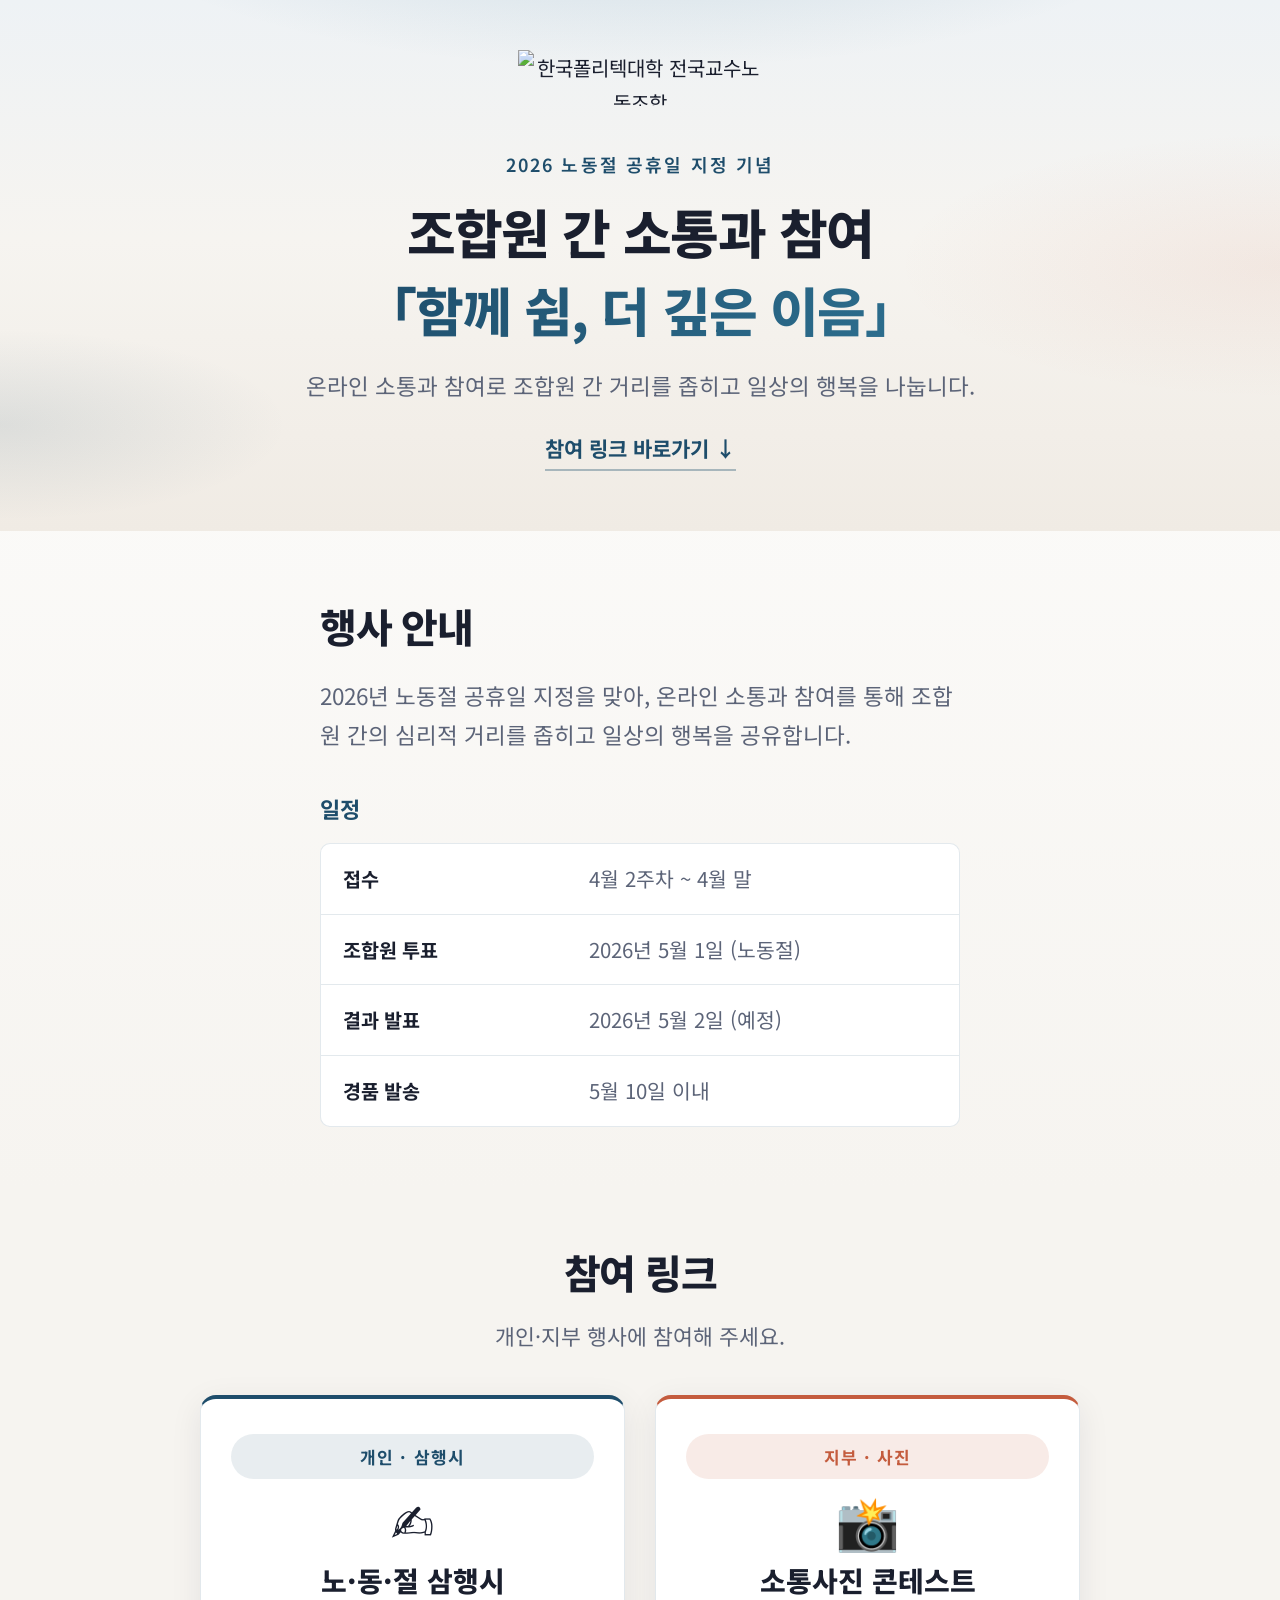
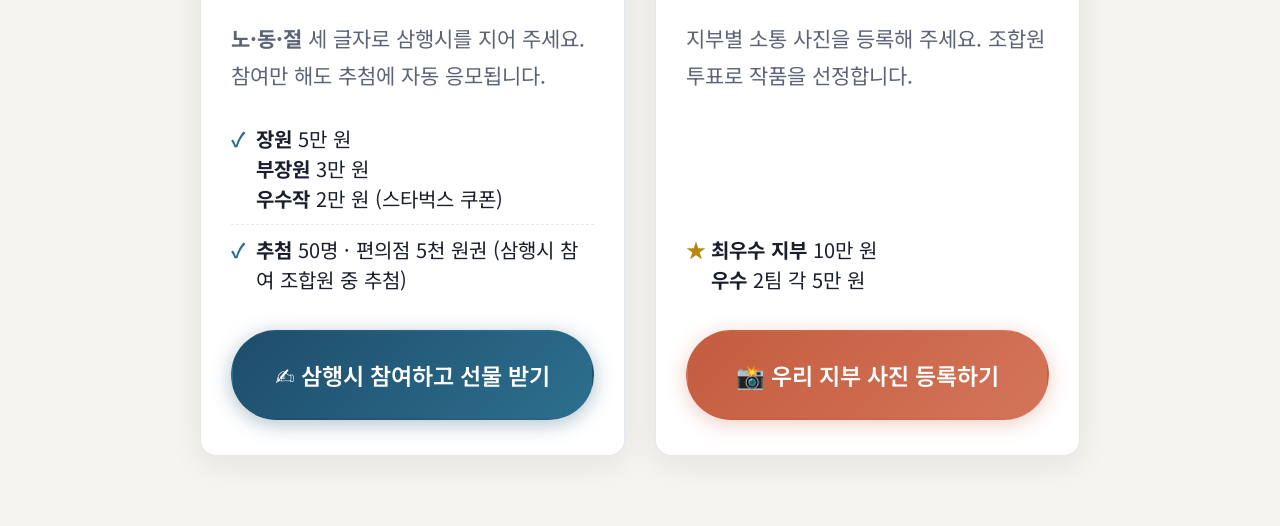
==== index.html @ 6c1d0d67 "Add files via upload" ====
<!DOCTYPE html>
<html lang="ko">
<head>
  <meta charset="UTF-8" />
  <meta name="viewport" content="width=device-width, initial-scale=1.0" />
  <meta name="description" content="2026 노동절 한국폴리텍대학 전국교수노동조합 행사 — 함께 쉼, 더 깊은 이음" />
  <title>함께 쉼, 더 깊은 이음 | 2026 노동절 행사</title>
  <link rel="icon" href="assets/favicon.svg" type="image/svg+xml" sizes="any" />
  <link rel="preconnect" href="https://fonts.googleapis.com" />
  <link rel="preconnect" href="https://fonts.gstatic.com" crossorigin />
  <link href="https://fonts.googleapis.com/css2?family=Noto+Sans+KR:wght@400;500;600;700;800&display=swap" rel="stylesheet" />
  <link rel="stylesheet" href="styles.css" />
</head>
<body>
  <main class="page" id="top">
    <section class="intro" aria-labelledby="page-title">
      <div class="intro__bg" aria-hidden="true"></div>
      <div class="intro__inner">
        <img
          class="intro__logo reveal"
          src="assets/logo.png"
          width="280"
          height="64"
          alt="한국폴리텍대학 전국교수노동조합"
          decoding="async"
        />
        <p class="intro__eyebrow reveal">2026 노동절 공휴일 지정 기념</p>
        <h1 id="page-title" class="intro__title reveal reveal--delay-1">
          조합원 간 소통과 참여<br />
          <span class="intro__title-accent">「함께 쉼, 더 깊은 이음」</span>
        </h1>
        <p class="intro__lead reveal reveal--delay-2">
          온라인 소통과 참여로 조합원 간 거리를 좁히고 일상의 행복을 나눕니다.
        </p>
        <p class="intro__jump reveal reveal--delay-3">
          <a class="intro__jump-link" href="#participate">참여 링크 바로가기 ↓</a>
        </p>
      </div>
    </section>

    <section id="event" class="section section--soft" aria-labelledby="event-title">
      <div class="container narrow">
        <h2 id="event-title" class="section__title section__title--left reveal">행사 안내</h2>
        <p class="section__text section__text--left reveal">
          2026년 노동절 공휴일 지정을 맞아, 온라인 소통과 참여를 통해 조합원 간의 심리적 거리를 좁히고 일상의 행복을 공유합니다.
        </p>
        <h3 class="schedule__heading reveal">일정</h3>
        <dl class="schedule reveal">
          <div class="schedule__row">
            <dt>접수</dt>
            <dd>4월 2주차 ~ 4월 말</dd>
          </div>
          <div class="schedule__row">
            <dt>조합원 투표</dt>
            <dd>2026년 5월 1일 (노동절)</dd>
          </div>
          <div class="schedule__row">
            <dt>결과 발표</dt>
            <dd>2026년 5월 2일 (예정)</dd>
          </div>
          <div class="schedule__row">
            <dt>경품 발송</dt>
            <dd>5월 10일 이내</dd>
          </div>
        </dl>
      </div>
    </section>

    <section id="participate" class="section section--links" aria-labelledby="participate-title">
      <div class="container">
        <header class="section__head reveal">
          <h2 id="participate-title" class="section__title">참여 링크</h2>
          <p class="section__sub">개인·지부 행사에 참여해 주세요.</p>
        </header>

        <div class="link-cards">
          <article class="card card--highlight card--link reveal">
            <span class="badge">개인 · 삼행시</span>
            <div class="card__icon" aria-hidden="true">✍️</div>
            <h3 class="card__title">노·동·절 삼행시</h3>
            <p class="card__desc">
              <strong>노·동·절</strong> 세 글자로 삼행시를 지어 주세요. 참여만 해도 추첨에 자동 응모됩니다.
            </p>
            <ul class="prize-list">
              <li><strong>장원</strong> 5만 원  <br><strong>부장원 </strong> 3만 원  <br><strong>우수작</strong> 2만 원 (스타벅스 쿠폰)</li>
              <li><strong>추첨</strong> 50명 · 편의점 5천 원권 (삼행시 참여 조합원 중 추첨)</li>
            </ul>
            <!-- href에 개인 설문(삼행시) URL을 넣어 주세요 -->
            <a class="btn btn--primary btn--block btn--xl" href="#" id="link-survey" target="_blank" rel="noopener noreferrer">✍️ 삼행시 참여하고 선물 받기</a>
          </article>

          <article class="card card--photo card--link reveal">
            <span class="badge badge--alt">지부 · 사진</span>
            <div class="card__icon" aria-hidden="true">📸</div>
            <h3 class="card__title">소통사진 콘테스트</h3>
            <p class="card__desc">
              지부별 소통 사진을 등록해 주세요. 조합원 투표로 작품을 선정합니다.
            </p>
            <ul class="prize-list prize-list--large">
              <li><strong>최우수 지부</strong> 10만 원 <br><strong>우수</strong> 2팀 각 5만 원</li>
            </ul>
            <!-- href에 지부 전용 사진 등록 URL을 넣어 주세요 -->
            <a class="btn btn--secondary btn--block btn--xl" href="#" id="link-branch" target="_blank" rel="noopener noreferrer">📸 우리 지부 사진 등록하기</a>
          </article>
        </div>
      </div>
    </section>
  </main>

  <script src="script.js"></script>
</body>
</html>
---- styles.css ----
/* ===== Variables ===== */
:root {
  --color-bg: #f6f4f0;
  --color-surface: #ffffff;
  --color-ink: #1a1f2e;
  --color-ink-muted: #5c6478;
  --color-accent: #1e4d6b;
  --color-accent-light: #2d6f8f;
  --color-warm: #c45c3e;
  --color-warm-soft: #e8a090;
  --color-gold: #b8860b;
  --color-line: rgba(30, 77, 107, 0.12);
  --font: "Noto Sans KR", system-ui, -apple-system, sans-serif;
  --radius: 16px;
  --radius-sm: 10px;
  --shadow: 0 8px 32px rgba(26, 31, 46, 0.08);
  --ease: cubic-bezier(0.22, 1, 0.36, 1);
}

*,
*::before,
*::after {
  box-sizing: border-box;
}

html {
  scroll-behavior: smooth;
  font-size: 125%;
}

@media (prefers-reduced-motion: reduce) {
  html {
    scroll-behavior: auto;
  }
  .reveal,
  .intro__bg {
    animation: none !important;
    transition: none !important;
    opacity: 1 !important;
    transform: none !important;
  }
}

body {
  margin: 0;
  font-family: var(--font);
  font-size: 1rem;
  line-height: 1.75;
  color: var(--color-ink);
  background: var(--color-bg);
}

img {
  max-width: 100%;
  height: auto;
}

a {
  color: var(--color-accent-light);
}

a:focus-visible {
  outline: 2px solid var(--color-accent);
  outline-offset: 3px;
}

.page {
  min-height: 100vh;
}

/* ===== Intro (top) ===== */
.intro {
  position: relative;
  padding: 2.5rem 1.5rem 3rem;
  overflow: hidden;
}

.intro__bg {
  position: absolute;
  inset: 0;
  background:
    radial-gradient(ellipse 80% 60% at 50% -20%, rgba(45, 111, 143, 0.18), transparent 55%),
    radial-gradient(ellipse 60% 50% at 100% 50%, rgba(196, 92, 62, 0.08), transparent 50%),
    radial-gradient(ellipse 50% 40% at 0% 80%, rgba(30, 77, 107, 0.1), transparent 45%),
    linear-gradient(180deg, #eef2f5 0%, var(--color-bg) 45%, #f0ebe4 100%);
  z-index: 0;
}

.intro__inner {
  position: relative;
  z-index: 1;
  max-width: 720px;
  margin: 0 auto;
  text-align: center;
}

.intro__logo {
  display: block;
  height: 56px;
  width: auto;
  max-width: min(300px, 90vw);
  margin: 0 auto 1.25rem;
  object-fit: contain;
  object-position: center top;
}

.intro__eyebrow {
  display: inline-block;
  font-size: 0.9rem;
  font-weight: 600;
  letter-spacing: 0.12em;
  text-transform: uppercase;
  color: var(--color-accent);
  margin-bottom: 0.75rem;
}

.intro__title {
  margin: 0 0 1rem;
  font-size: clamp(1.55rem, 4.5vw, 2.65rem);
  font-weight: 800;
  line-height: 1.35;
  letter-spacing: -0.03em;
  color: var(--color-ink);
}

.intro__title-accent {
  display: inline-block;
  margin-top: 0.35rem;
  background: linear-gradient(135deg, var(--color-accent) 0%, var(--color-accent-light) 100%);
  -webkit-background-clip: text;
  background-clip: text;
  color: transparent;
}

.intro__lead {
  margin: 0 0 1.25rem;
  font-size: 1.125rem;
  color: var(--color-ink-muted);
  line-height: 1.75;
}

.intro__jump {
  margin: 0;
}

.intro__jump-link {
  display: inline-block;
  font-weight: 700;
  font-size: 1.05rem;
  color: var(--color-accent);
  text-decoration: none;
  border-bottom: 2px solid rgba(30, 77, 107, 0.35);
  padding-bottom: 2px;
  transition: color 0.2s var(--ease), border-color 0.2s var(--ease);
}

.intro__jump-link:hover {
  color: var(--color-accent-light);
  border-bottom-color: var(--color-accent-light);
}

/* ===== Buttons ===== */
.btn {
  display: inline-flex;
  align-items: center;
  justify-content: center;
  gap: 0.5rem;
  padding: 0.95rem 1.65rem;
  font-family: inherit;
  font-size: 1.05rem;
  font-weight: 600;
  text-decoration: none;
  border-radius: 999px;
  border: 2px solid transparent;
  cursor: pointer;
  transition: transform 0.2s var(--ease), box-shadow 0.2s var(--ease), background 0.2s;
}

.btn:hover {
  transform: translateY(-2px);
}

.btn--primary {
  background: linear-gradient(135deg, var(--color-accent) 0%, var(--color-accent-light) 100%);
  color: #fff;
  box-shadow: 0 4px 20px rgba(30, 77, 107, 0.35);
}

.btn--primary:hover {
  box-shadow: 0 8px 28px rgba(30, 77, 107, 0.45);
}

.btn--secondary {
  background: linear-gradient(135deg, var(--color-warm) 0%, #d4755a 100%);
  color: #fff;
  box-shadow: 0 4px 20px rgba(196, 92, 62, 0.3);
}

.btn--secondary:hover {
  box-shadow: 0 8px 28px rgba(196, 92, 62, 0.4);
}

.btn--block {
  width: 100%;
  max-width: 100%;
  margin-left: auto;
  margin-right: auto;
}

.btn--xl {
  padding: 1.15rem 1.65rem;
  font-size: 1.15rem;
}

/* ===== Sections ===== */
.section {
  padding: 3rem 1.25rem;
}

.section--soft {
  background: linear-gradient(180deg, rgba(255, 255, 255, 0.5) 0%, rgba(246, 244, 240, 0.9) 100%);
}

.section--links {
  padding-top: 2.5rem;
  padding-bottom: 3.5rem;
}

.container {
  max-width: 960px;
  margin: 0 auto;
}

.container.narrow {
  max-width: 640px;
}

.section__head {
  text-align: center;
  margin-bottom: 2rem;
}

.section__title {
  margin: 0;
  font-size: clamp(1.45rem, 3.2vw, 2rem);
  font-weight: 800;
  letter-spacing: -0.03em;
  color: var(--color-ink);
}

.section__head .section__title {
  margin-bottom: 0.35rem;
}

.section__title--left {
  text-align: left;
  margin-bottom: 0.75rem;
}

.section__sub {
  margin: 0.5rem 0 0;
  font-size: 1.08rem;
  color: var(--color-ink-muted);
}

.section__text {
  margin: 0;
  font-size: 1.125rem;
  color: var(--color-ink-muted);
  text-align: center;
}

.section__text--left {
  text-align: left;
  margin-bottom: 1.75rem;
}

.schedule__heading {
  margin: 0 0 0.75rem;
  font-size: 1.1rem;
  font-weight: 700;
  color: var(--color-accent);
  text-align: left;
}

.schedule {
  margin: 0;
  padding: 0;
  border: 1px solid var(--color-line);
  border-radius: var(--radius-sm);
  background: var(--color-surface);
  overflow: hidden;
}

.schedule__row {
  display: grid;
  grid-template-columns: minmax(7rem, 38%) 1fr;
  gap: 0.75rem 1rem;
  align-items: baseline;
  padding: 0.85rem 1.1rem;
  border-bottom: 1px solid var(--color-line);
}

.schedule__row:last-child {
  border-bottom: none;
}

.schedule dt {
  margin: 0;
  font-size: 0.98rem;
  font-weight: 700;
  color: var(--color-ink);
}

.schedule dd {
  margin: 0;
  font-size: 1.02rem;
  color: var(--color-ink-muted);
}

@media (max-width: 420px) {
  .schedule__row {
    grid-template-columns: 1fr;
    gap: 0.25rem;
  }
}

.badge {
  display: inline-block;
  margin-bottom: 0.75rem;
  padding: 0.4rem 0.95rem;
  font-size: 0.85rem;
  font-weight: 700;
  letter-spacing: 0.06em;
  text-transform: uppercase;
  color: var(--color-accent);
  background: rgba(30, 77, 107, 0.1);
  border-radius: 999px;
}

.badge--alt {
  color: var(--color-warm);
  background: rgba(196, 92, 62, 0.12);
}

/* ===== Link cards ===== */
.link-cards {
  display: grid;
  gap: 1.5rem;
  max-width: 880px;
  margin: 0 auto;
}

@media (min-width: 720px) {
  .link-cards {
    grid-template-columns: 1fr 1fr;
    align-items: stretch;
  }
}

.card {
  padding: 1.75rem 1.5rem;
  background: var(--color-surface);
  border-radius: var(--radius);
  box-shadow: var(--shadow);
  border: 1px solid var(--color-line);
  text-align: center;
}

.card--link {
  display: flex;
  flex-direction: column;
  height: 100%;
}

.card--highlight {
  border-top: 4px solid var(--color-accent);
}

.card--photo {
  border-top: 4px solid var(--color-warm);
}

.card__icon {
  font-size: 2.6rem;
  line-height: 1;
  margin-bottom: 0.5rem;
}

.card__title {
  margin: 0 0 0.75rem;
  font-size: 1.4rem;
  font-weight: 800;
  color: var(--color-ink);
}

.card__desc {
  margin: 0 0 1rem;
  color: var(--color-ink-muted);
  font-size: 1.05rem;
  text-align: left;
  flex: 1;
}

.prize-list {
  list-style: none;
  margin: 0 0 1.25rem;
  padding: 0;
  text-align: left;
}

.prize-list li {
  position: relative;
  padding: 0.5rem 0 0.5rem 1.25rem;
  font-size: 1rem;
  color: var(--color-ink);
  border-bottom: 1px dashed var(--color-line);
  line-height: 1.5;
}

.prize-list li:last-child {
  border-bottom: none;
}

.prize-list li::before {
  content: "✓";
  position: absolute;
  left: 0;
  color: var(--color-accent-light);
  font-weight: 700;
}

.prize-list--large li::before {
  content: "★";
  color: var(--color-gold);
}

.card .btn {
  margin-top: auto;
}

/* ===== Reveal on scroll ===== */
.reveal {
  opacity: 0;
  transform: translateY(20px);
  transition: opacity 0.65s var(--ease), transform 0.65s var(--ease);
}

.reveal.is-visible {
  opacity: 1;
  transform: translateY(0);
}

.reveal--delay-1 {
  transition-delay: 0.08s;
}

.reveal--delay-2 {
  transition-delay: 0.16s;
}

.reveal--delay-3 {
  transition-delay: 0.24s;
}
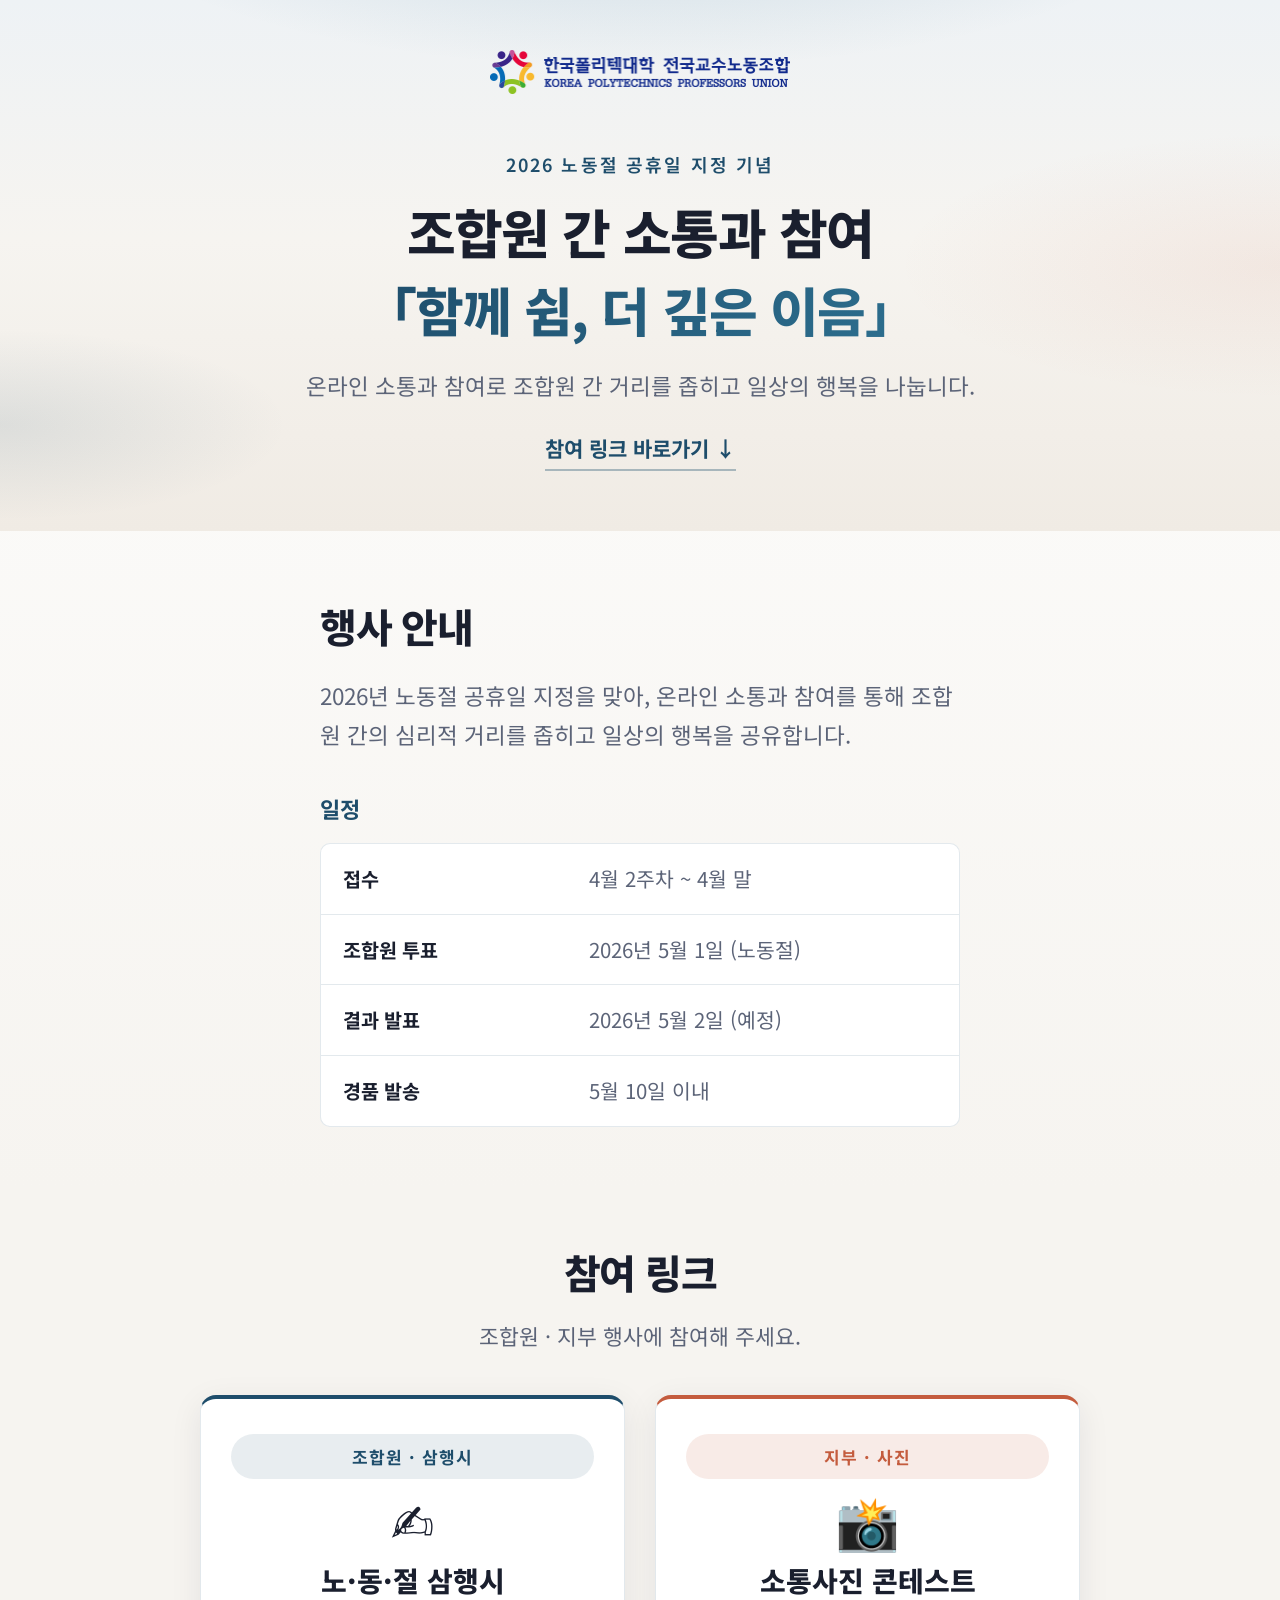
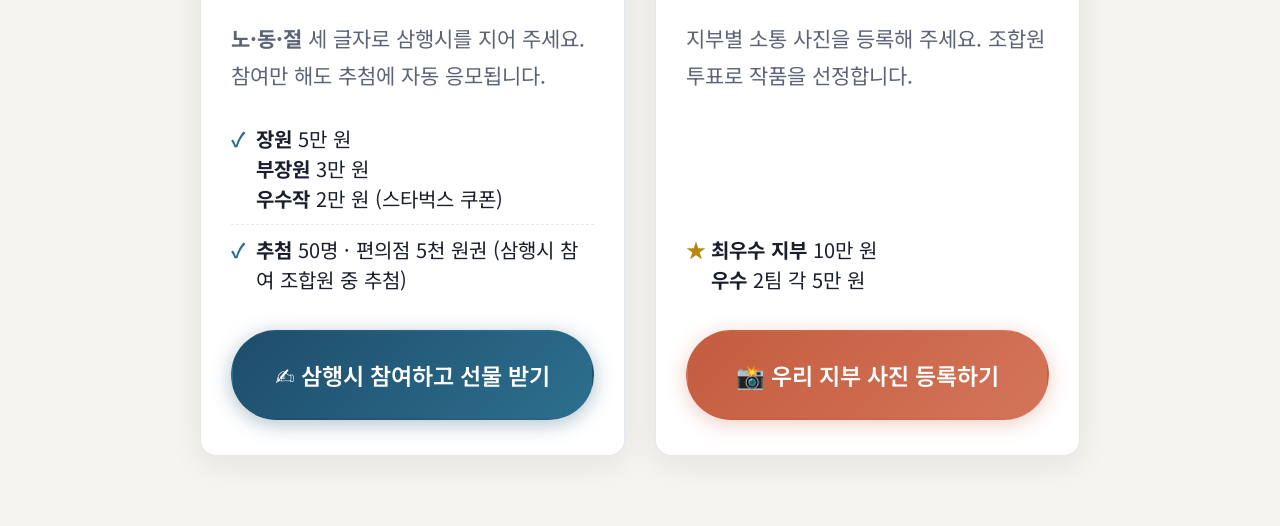
==== commit 5e9f898c: "ㄴㅂㄴㄴㅂ" ====
--- a/index.html
+++ b/index.html
@@ -70,12 +70,12 @@
       <div class="container">
         <header class="section__head reveal">
           <h2 id="participate-title" class="section__title">참여 링크</h2>
-          <p class="section__sub">개인·지부 행사에 참여해 주세요.</p>
+          <p class="section__sub">조합원 · 지부 행사에 참여해 주세요.</p>
         </header>
 
         <div class="link-cards">
           <article class="card card--highlight card--link reveal">
-            <span class="badge">개인 · 삼행시</span>
+            <span class="badge">조합원 · 삼행시</span>
             <div class="card__icon" aria-hidden="true">✍️</div>
             <h3 class="card__title">노·동·절 삼행시</h3>
             <p class="card__desc">
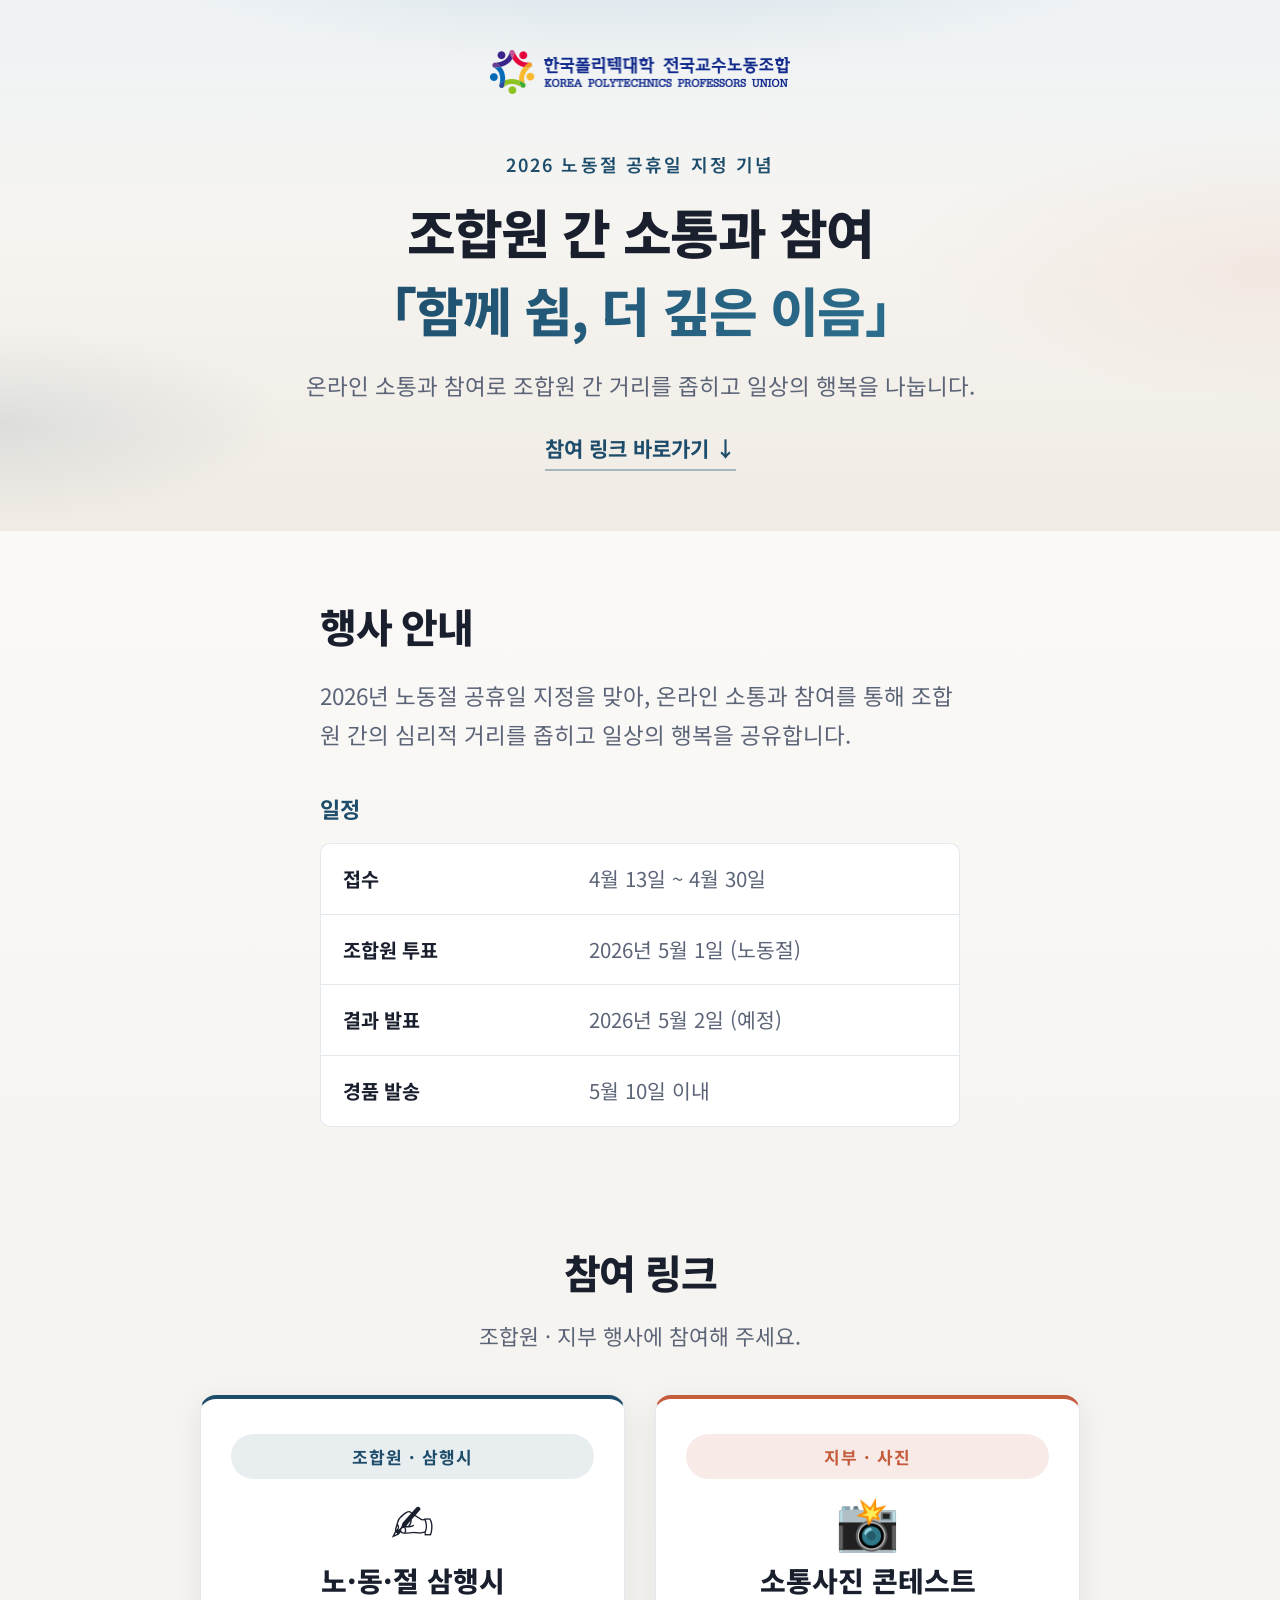
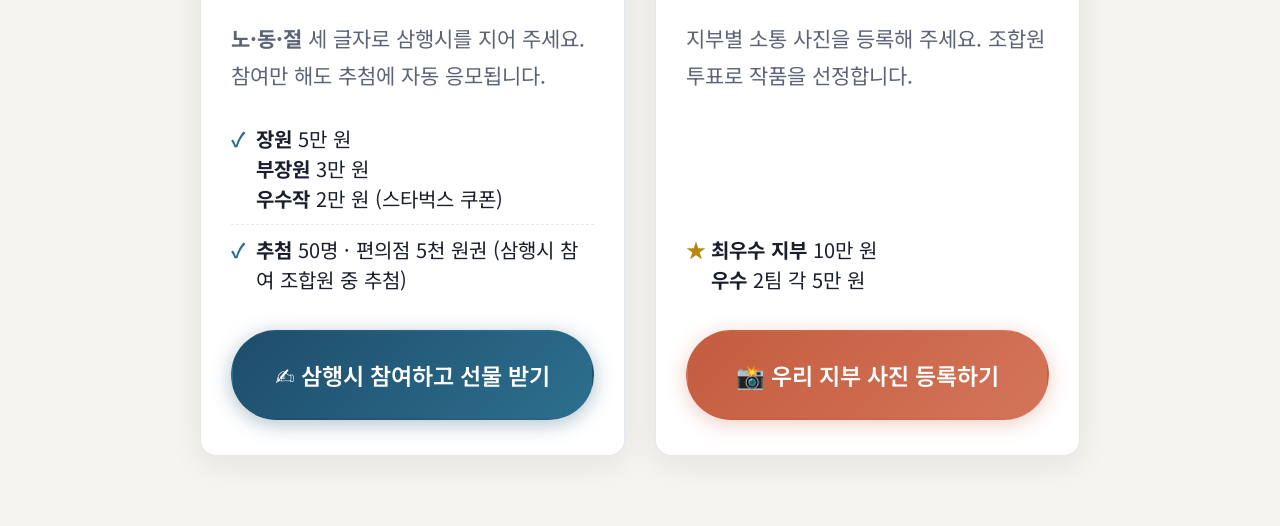
==== commit e1d75bed: "ㅇㅇ" ====
--- a/index.html
+++ b/index.html
@@ -48,7 +48,7 @@
         <dl class="schedule reveal">
           <div class="schedule__row">
             <dt>접수</dt>
-            <dd>4월 2주차 ~ 4월 말</dd>
+            <dd>4월 13일 ~ 4월 30일</dd>
           </div>
           <div class="schedule__row">
             <dt>조합원 투표</dt>
@@ -86,7 +86,7 @@
               <li><strong>추첨</strong> 50명 · 편의점 5천 원권 (삼행시 참여 조합원 중 추첨)</li>
             </ul>
             <!-- href에 개인 설문(삼행시) URL을 넣어 주세요 -->
-            <a class="btn btn--primary btn--block btn--xl" href="#" id="link-survey" target="_blank" rel="noopener noreferrer">✍️ 삼행시 참여하고 선물 받기</a>
+            <a class="btn btn--primary btn--block btn--xl" href="https://docs.google.com/forms/d/e/1FAIpQLSeUa5NQfC2Nv4stA8ehC9LflZxDqlXSduGFGPnnvN5av-y9aw/viewform?usp=publish-editor" id="link-survey" target="_blank" rel="noopener noreferrer">✍️ 삼행시 참여하고 선물 받기</a>
           </article>
 
           <article class="card card--photo card--link reveal">
@@ -100,7 +100,7 @@
               <li><strong>최우수 지부</strong> 10만 원 <br><strong>우수</strong> 2팀 각 5만 원</li>
             </ul>
             <!-- href에 지부 전용 사진 등록 URL을 넣어 주세요 -->
-            <a class="btn btn--secondary btn--block btn--xl" href="#" id="link-branch" target="_blank" rel="noopener noreferrer">📸 우리 지부 사진 등록하기</a>
+            <a class="btn btn--secondary btn--block btn--xl" href="https://docs.google.com/forms/d/e/1FAIpQLSelnvYFKemFCr5GdqMVFOJ7P9ck6uhYVuZI8Adw7nj2piv7qg/viewform?usp=publish-editor" id="link-branch" target="_blank" rel="noopener noreferrer">📸 우리 지부 사진 등록하기</a>
           </article>
         </div>
       </div>
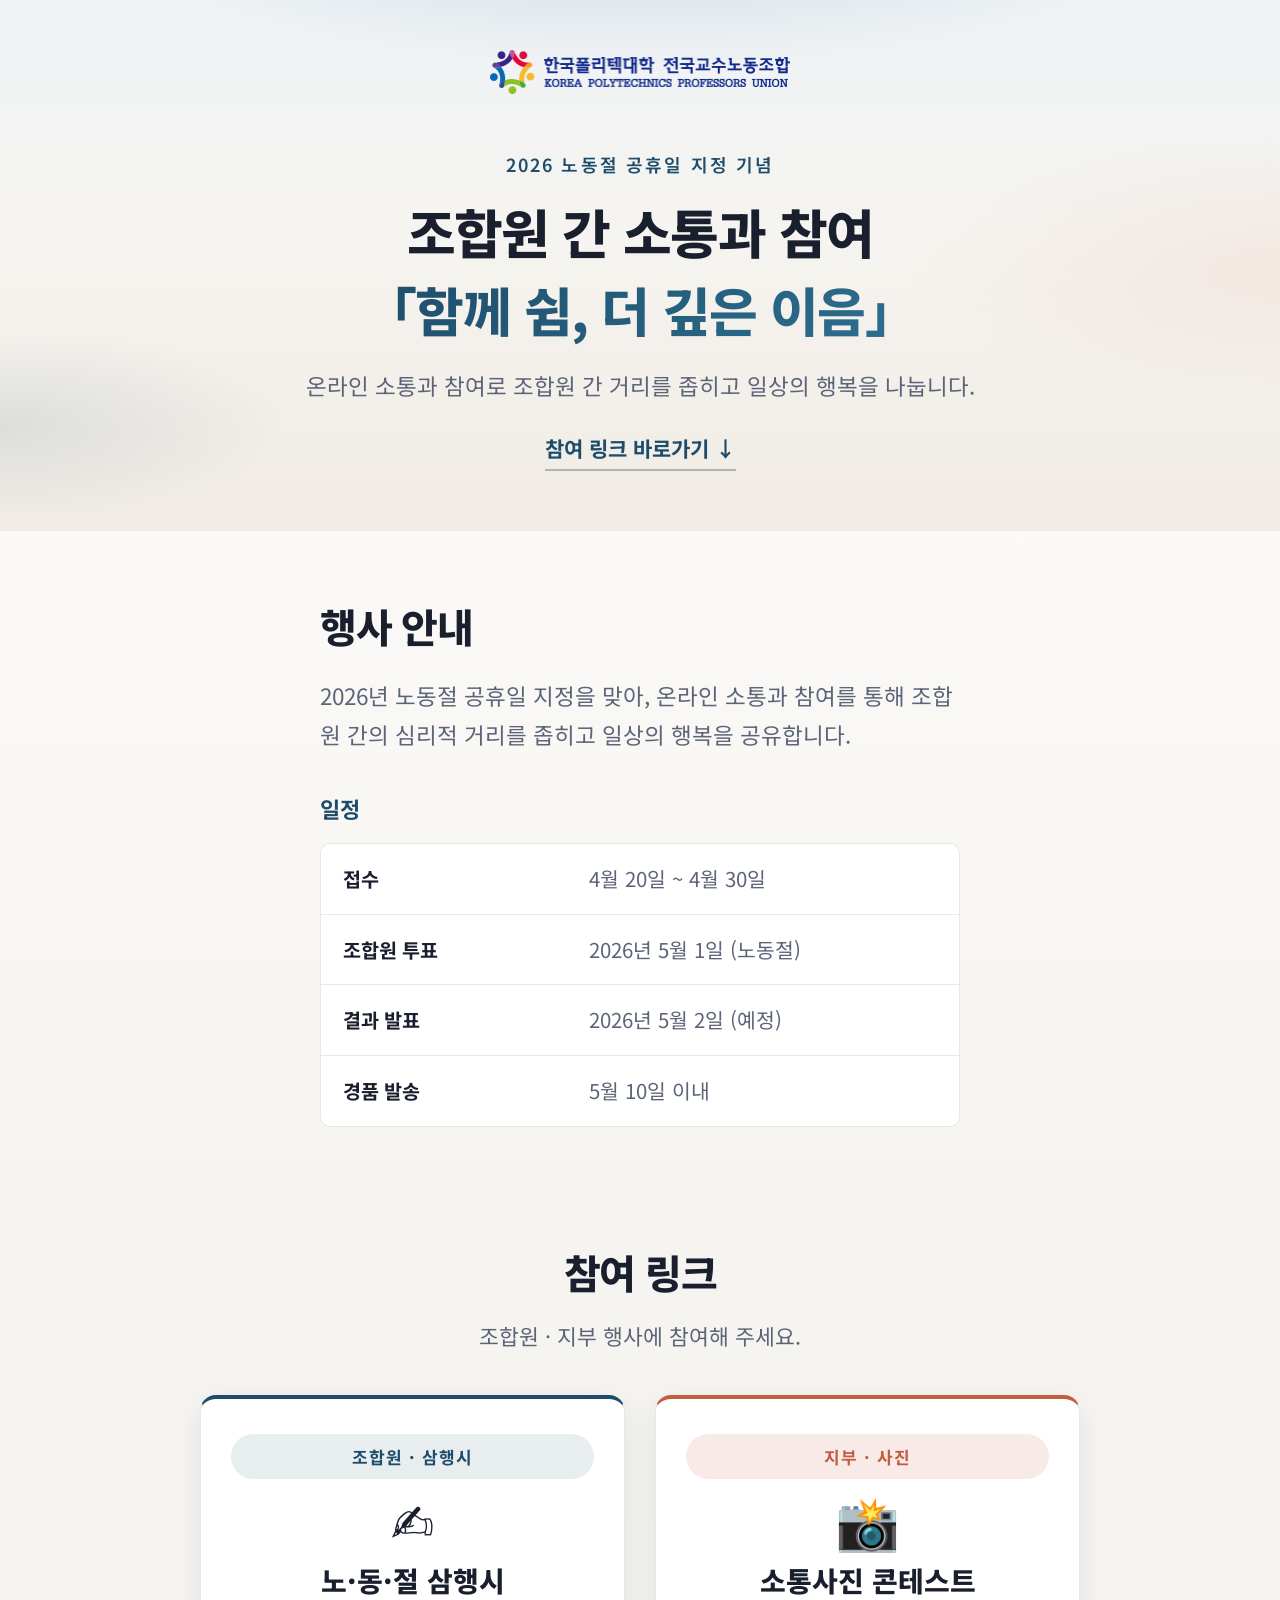
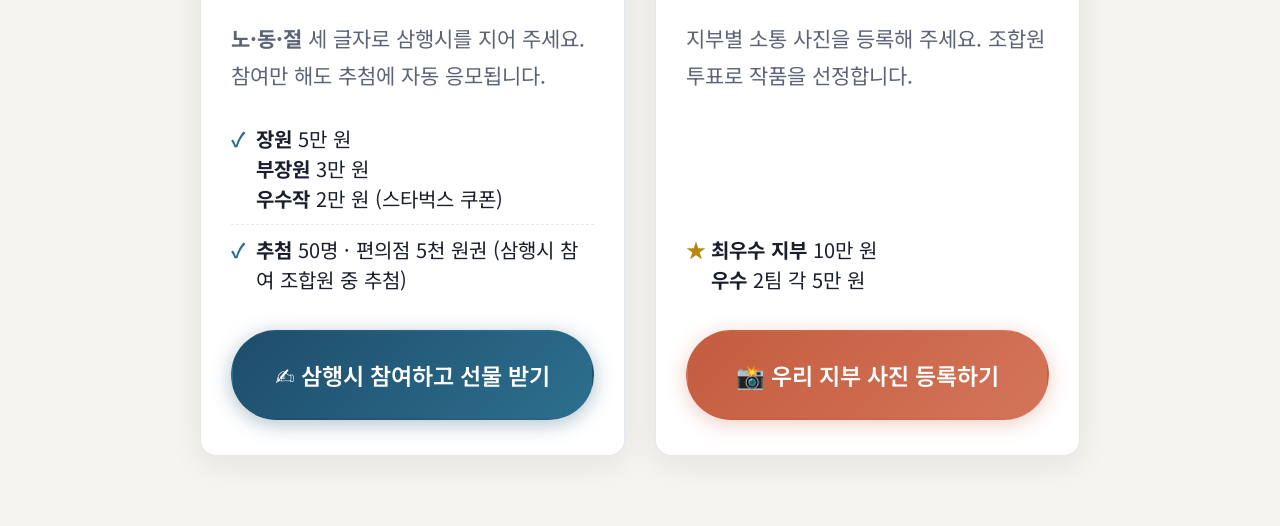
==== commit 96d27fdd: "Update index.html" ====
--- a/index.html
+++ b/index.html
@@ -48,7 +48,7 @@
         <dl class="schedule reveal">
           <div class="schedule__row">
             <dt>접수</dt>
-            <dd>4월 13일 ~ 4월 30일</dd>
+            <dd>4월 20일 ~ 4월 30일</dd>
           </div>
           <div class="schedule__row">
             <dt>조합원 투표</dt>
